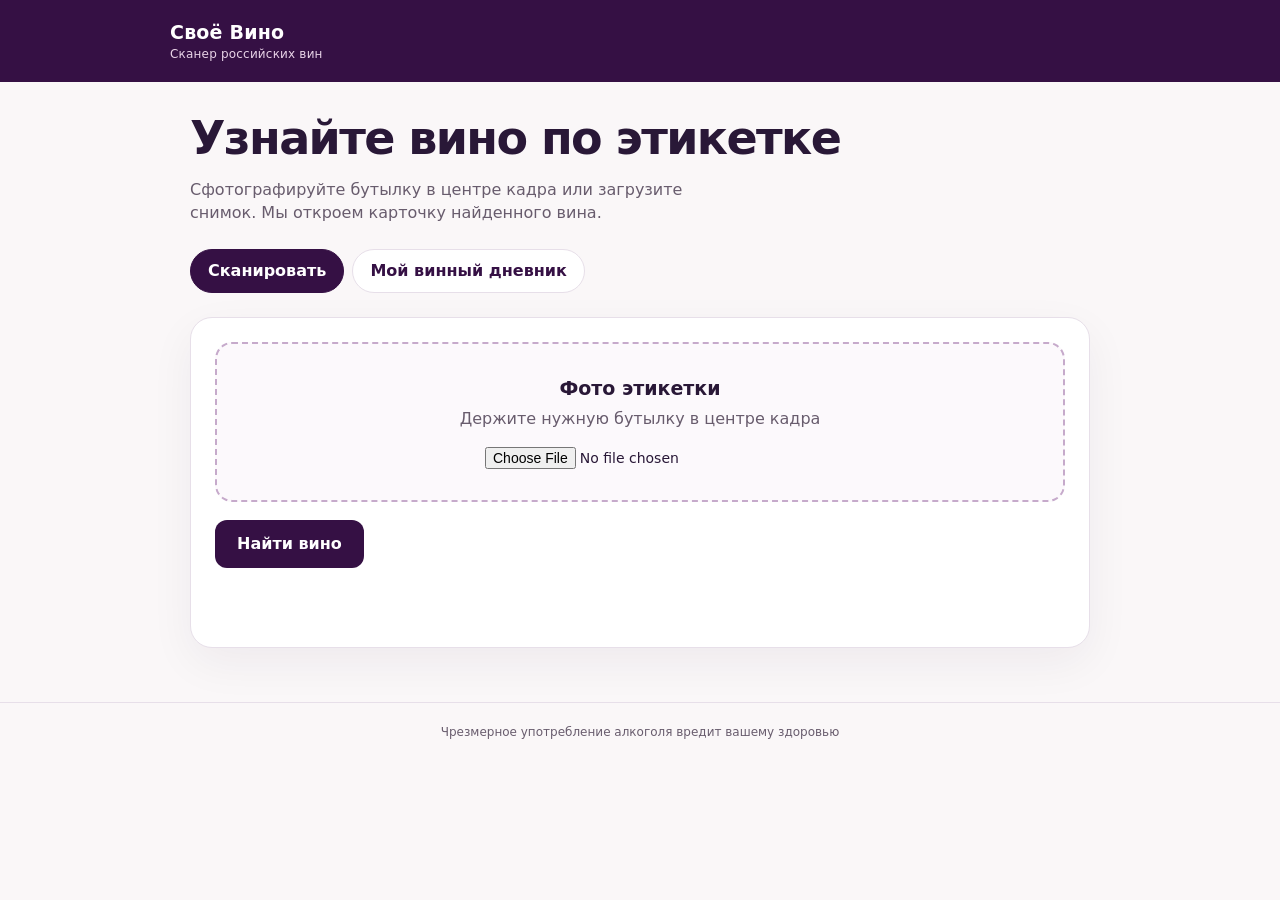
==== scanner/static/index.html @ b6b03bff "Serve evaluator API and mobile wine diary" ====
<!doctype html>
<html lang="ru">
<head>
  <meta charset="utf-8">
  <meta name="viewport" content="width=device-width, initial-scale=1">
  <meta name="theme-color" content="#351044">
  <title>Сканер | Своё Вино</title>
  <style>
    :root { color-scheme: light; --ink: #291837; --purple: #351044; --violet: #783a91;
      --rose: #e9d4e8; --paper: #faf7f8; --line: #e7dfe9; --muted: #685c6d; }
    * { box-sizing: border-box; }
    body { margin: 0; background: var(--paper); color: var(--ink);
      font: 16px/1.48 system-ui, -apple-system, "Segoe UI", sans-serif; }
    button, input, textarea { font: inherit; }
    button { cursor: pointer; }
    button:focus-visible, input:focus-visible, textarea:focus-visible { outline: 3px solid #bb7bc9; outline-offset: 2px; }
    header { background: var(--purple); color: #fff; padding: 18px max(20px, calc((100vw - 940px)/2)); }
    .brand { font-weight: 800; letter-spacing: .01em; font-size: 19px; }
    .brand small { display: block; font-weight: 500; font-size: 12px; color: #e9d4e8; }
    main { max-width: 940px; margin: 0 auto; padding: 24px 20px 54px; }
    h1 { font-size: clamp(30px, 5vw, 46px); line-height: 1.08; margin: 8px 0 14px; letter-spacing: -.035em; }
    h2 { margin: 0 0 14px; font-size: 26px; line-height: 1.18; }
    h3 { margin: 0 0 8px; font-size: 18px; }
    p { margin: 0 0 16px; }
    .lead { color: var(--muted); max-width: 53ch; }
    .tabs { display: flex; gap: 8px; margin: 24px 0; }
    .tab { border: 1px solid var(--line); border-radius: 999px; background: #fff;
      color: var(--purple); padding: 9px 17px; font-weight: 650; }
    .tab[aria-selected="true"] { background: var(--purple); border-color: var(--purple); color: #fff; }
    .panel { background: white; border: 1px solid var(--line); border-radius: 22px; padding: 24px;
      box-shadow: 0 15px 45px rgba(41,24,55,.055); }
    .upload { border: 2px dashed #c6aacb; border-radius: 17px; padding: 30px 22px;
      background: #fcf9fc; text-align: center; }
    .upload strong { display: block; font-size: 19px; margin-bottom: 5px; }
    .upload span { color: var(--muted); display: block; margin-bottom: 16px; }
    .upload input { width: 100%; max-width: 310px; font-size: 14px; }
    .primary { border: 0; border-radius: 12px; background: var(--purple); color: white;
      padding: 12px 22px; font-weight: 700; min-height: 46px; }
    .primary:hover { background: #562064; }
    .primary:disabled { opacity: .55; cursor: wait; }
    .secondary { border: 1px solid #bfa9c6; border-radius: 12px; background: white;
      color: var(--purple); padding: 11px 19px; font-weight: 650; min-height: 46px; }
    .actions { display: flex; flex-wrap: wrap; gap: 10px; margin-top: 18px; }
    .status { min-height: 25px; margin-top: 14px; color: var(--muted); }
    .status.error { color: #a42445; }
    .wine { display: grid; grid-template-columns: minmax(170px, 280px) 1fr; gap: 26px; align-items: start; }
    .bottle { min-height: 310px; background: #f6f1f5; border-radius: 17px; display: grid;
      place-items: center; padding: 15px; }
    .bottle img { max-width: 100%; max-height: 340px; object-fit: contain; }
    .eyebrow { color: var(--violet); font-size: 13px; font-weight: 750; text-transform: uppercase;
      letter-spacing: .09em; margin-bottom: 8px; }
    .facts { margin: 17px 0; display: grid; grid-template-columns: repeat(2, minmax(0,1fr)); gap: 10px; }
    .fact { background: #f7f2f7; border-radius: 10px; padding: 10px 12px; }
    .fact small { display: block; color: var(--muted); }
    .fact strong { font-weight: 650; }
    .description { max-width: 68ch; }
    .diary-form { border-top: 1px solid var(--line); margin-top: 22px; padding-top: 20px; }
    .diary-form label { display: block; font-weight: 650; margin-bottom: 8px; }
    .diary-form textarea { width: 100%; min-height: 74px; border: 1px solid #c9b8cf;
      border-radius: 10px; padding: 11px; resize: vertical; }
    .saved-list { display: grid; gap: 12px; }
    .saved-item { border: 1px solid var(--line); border-radius: 12px; padding: 16px; }
    .saved-item p { color: var(--muted); white-space: pre-wrap; margin: 7px 0; }
    .saved-item small { color: var(--muted); }
    .alternatives { display: grid; gap: 9px; margin-top: 16px; }
    .alternative { border: 1px solid var(--line); border-radius: 10px; padding: 11px 14px;
      background: #fff; text-align: left; color: var(--ink); }
    [hidden] { display: none !important; }
    footer { border-top: 1px solid var(--line); padding: 21px 20px; text-align: center;
      font-size: 12px; color: var(--muted); }
    @media (max-width: 640px) {
      main { padding: 20px 14px 38px; } .panel { padding: 18px; border-radius: 18px; }
      .wine { display: block; } .bottle { min-height: 250px; margin-bottom: 20px; }
      .bottle img { max-height: 275px; } .facts { grid-template-columns: 1fr 1fr; }
      .actions button { flex: 1 1 auto; }
    }
  </style>
</head>
<body>
  <header><div class="brand">Своё Вино<small>Сканер российских вин</small></div></header>
  <main>
    <h1>Узнайте вино по этикетке</h1>
    <p class="lead">Сфотографируйте бутылку в центре кадра или загрузите снимок. Мы откроем карточку найденного вина.</p>
    <div class="tabs" role="tablist" aria-label="Разделы">
      <button id="scan-tab" class="tab" role="tab" aria-selected="true" type="button">Сканировать</button>
      <button id="diary-tab" class="tab" role="tab" aria-selected="false" type="button">Мой винный дневник</button>
    </div>
    <section id="scan-section" role="tabpanel" aria-labelledby="scan-tab">
      <div class="panel" id="uploader">
        <form id="scan-form">
          <div class="upload">
            <strong>Фото этикетки</strong>
            <span>Держите нужную бутылку в центре кадра</span>
            <input id="image-input" name="image" type="file" accept="image/*" capture="environment" required aria-label="Выбрать фотографию вина">
          </div>
          <div class="actions"><button id="submit" class="primary" type="submit">Найти вино</button></div>
          <p id="status" class="status" role="status" aria-live="polite"></p>
        </form>
      </div>
      <article class="panel" id="result" hidden>
        <div class="wine">
          <div class="bottle"><img id="wine-image" alt="Эталонное фото найденного вина"></div>
          <div>
            <div class="eyebrow">Найдено в каталоге</div>
            <h2 id="wine-name"></h2>
            <p id="wine-winery"></p>
            <div class="facts" id="wine-facts"></div>
            <p id="wine-description" class="description"></p>
            <div class="actions">
              <button id="rescan" class="secondary" type="button">Другое фото</button>
              <button id="similar" class="secondary" type="button">Похожие вина</button>
            </div>
          </div>
        </div>
        <div id="similar-list" class="alternatives" hidden></div>
        <div class="diary-form">
          <h3>Сохранить впечатление</h3>
          <label for="diary-note">Что запомнилось в этом вине?</label>
          <textarea id="diary-note" maxlength="500" placeholder="Например: попробовать к ужину в выходные"></textarea>
          <div class="actions"><button id="save" class="primary" type="button">Сохранить в дневник</button></div>
          <p id="save-status" class="status" role="status" aria-live="polite"></p>
        </div>
      </article>
    </section>
    <section id="diary-section" role="tabpanel" aria-labelledby="diary-tab" hidden>
      <div class="panel"><h2>Мой винный дневник</h2>
        <p class="lead">Сохранённые вина и ваши заметки остаются в этом браузере.</p>
        <div id="saved-list" class="saved-list"></div>
      </div>
    </section>
  </main>
  <footer>Чрезмерное употребление алкоголя вредит вашему здоровью</footer>
  <script>
    const $ = id => document.getElementById(id);
    const diaryKey = 'svoe-vino-diary-v1';
    let current = null;
    let alternatives = [];

    function showTab(which) {
      const diary = which === 'diary';
      $('scan-section').hidden = diary;
      $('diary-section').hidden = !diary;
      $('scan-tab').setAttribute('aria-selected', String(!diary));
      $('diary-tab').setAttribute('aria-selected', String(diary));
      if (diary) renderDiary();
    }
    function setStatus(message, error = false) {
      $('status').textContent = message;
      $('status').classList.toggle('error', error);
    }
    function addFact(label, value) {
      if (!value) return;
      const box = document.createElement('div'); box.className = 'fact';
      const small = document.createElement('small'); small.textContent = label;
      const strong = document.createElement('strong'); strong.textContent = value;
      box.append(small, strong); $('wine-facts').append(box);
    }
    function showWine(card) {
      current = card;
      $('uploader').hidden = true; $('result').hidden = false;
      $('wine-name').textContent = card.name;
      $('wine-winery').textContent = card.winery;
      $('wine-description').textContent = card.description || 'Описание пока не добавлено.';
      $('wine-image').src = `/v1/wines/${encodeURIComponent(card.slug)}/image`;
      $('wine-facts').replaceChildren();
      addFact('Регион', card.region); addFact('Виноград', card.grape);
      addFact('Категория', card.category);
      $('similar-list').hidden = true; $('similar-list').replaceChildren();
      $('diary-note').value = ''; $('save-status').textContent = '';
    }
    $('scan-form').addEventListener('submit', async event => {
      event.preventDefault();
      const file = $('image-input').files[0];
      if (!file) return;
      $('submit').disabled = true; setStatus('Ищем вино…');
      try {
        const body = new FormData(); body.append('image', file);
        const response = await fetch('/v1/predict', { method: 'POST', body });
        if (!response.ok) throw new Error(`Не удалось обработать фото (${response.status})`);
        const prediction = await response.json();
        alternatives = prediction.alternatives || [];
        showWine(prediction.card);
        setStatus('');
      } catch (error) { setStatus(error.message || 'Ошибка поиска. Попробуйте другое фото.', true); }
      finally { $('submit').disabled = false; }
    });
    $('rescan').addEventListener('click', () => {
      $('result').hidden = true; $('uploader').hidden = false; $('image-input').value = '';
      $('image-input').focus();
    });
    $('similar').addEventListener('click', async () => {
      const list = $('similar-list');
      if (!list.hidden) { list.hidden = true; return; }
      list.replaceChildren();
      const unique = [...new Set(alternatives.map(item => item.slug))].filter(slug => slug !== current.slug).slice(0, 3);
      for (const slug of unique) {
        try {
          const response = await fetch(`/v1/wines/${encodeURIComponent(slug)}`);
          if (!response.ok) continue;
          const card = await response.json();
          const item = document.createElement('button'); item.type = 'button'; item.className = 'alternative';
          item.textContent = `${card.name} · ${card.winery}`;
          item.addEventListener('click', () => showWine(card));
          list.append(item);
        } catch (_) { /* A failed suggestion must not hide the recognized wine. */ }
      }
      if (!list.children.length) list.textContent = 'Похожие вина пока не найдены.';
      list.hidden = false;
    });
    function saved() {
      try { return JSON.parse(localStorage.getItem(diaryKey) || '{}'); }
      catch (_) { return {}; }
    }
    $('save').addEventListener('click', () => {
      if (!current) return;
      try {
        const entries = saved();
        entries[current.slug] = { card: current, note: $('diary-note').value.trim(),
          savedAt: new Date().toISOString() };
        localStorage.setItem(diaryKey, JSON.stringify(entries));
        $('save-status').textContent = 'Сохранено в ваш винный дневник.';
      } catch (_) { $('save-status').textContent = 'Не удалось сохранить в этом браузере.'; }
    });
    function renderDiary() {
      const list = $('saved-list'); list.replaceChildren();
      const entries = Object.values(saved()).sort((a, b) => b.savedAt.localeCompare(a.savedAt));
      if (!entries.length) { list.textContent = 'Здесь появятся вина, которые вы сохраните после сканирования.'; return; }
      for (const entry of entries) {
        const item = document.createElement('div'); item.className = 'saved-item';
        const title = document.createElement('h3'); title.textContent = entry.card.name;
        const byline = document.createElement('small'); byline.textContent = entry.card.winery;
        const note = document.createElement('p'); note.textContent = entry.note;
        const open = document.createElement('button'); open.type = 'button'; open.className = 'secondary';
        open.textContent = 'Открыть карточку';
        open.addEventListener('click', () => { showTab('scan'); showWine(entry.card); });
        item.append(title, byline, note, open); list.append(item);
      }
    }
    $('scan-tab').addEventListener('click', () => showTab('scan'));
    $('diary-tab').addEventListener('click', () => showTab('diary'));
  </script>
</body>
</html>
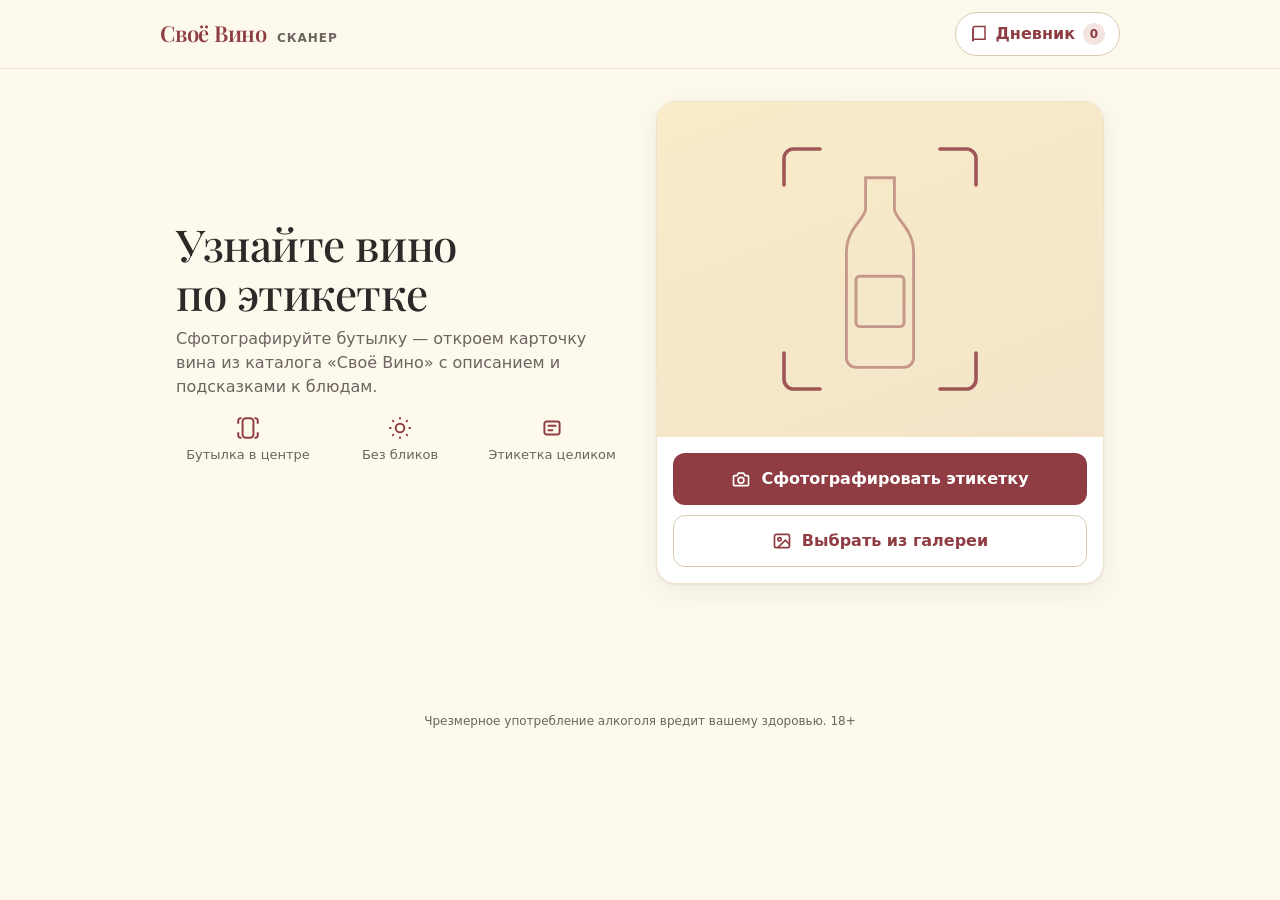
==== commit 5aaaf665: "Use seven verifier candidates and restyle the scanner page Seven candidates recover a wine ranked si" ====
--- a/scanner/static/index.html
+++ b/scanner/static/index.html
@@ -2,242 +2,524 @@
 <html lang="ru">
 <head>
   <meta charset="utf-8">
-  <meta name="viewport" content="width=device-width, initial-scale=1">
-  <meta name="theme-color" content="#351044">
+  <meta name="viewport" content="width=device-width, initial-scale=1, viewport-fit=cover">
+  <meta name="theme-color" content="#FDF9ED">
   <title>Сканер | Своё Вино</title>
+  <link rel="preconnect" href="https://fonts.googleapis.com">
+  <link rel="preconnect" href="https://fonts.gstatic.com" crossorigin>
+  <link href="https://fonts.googleapis.com/css2?family=Playfair+Display:wght@500;600&display=swap" rel="stylesheet">
   <style>
-    :root { color-scheme: light; --ink: #291837; --purple: #351044; --violet: #783a91;
-      --rose: #e9d4e8; --paper: #faf7f8; --line: #e7dfe9; --muted: #685c6d; }
+    /* Palette and type follow vino-svoe.ru: wine #8F3D42, cream #FDF9ED, ink #2C2A28, Playfair Display. */
+    :root {
+      color-scheme: light;
+      --wine: #8F3D42; --wine-dark: #74303A; --wine-soft: #F4E3E1;
+      --cream: #FDF9ED; --sand: #F8ECC9; --card: #FFFFFF;
+      --ink: #2C2A28; --muted: #6B645F; --line: #EDE3CF; --line-strong: #D9CBB0;
+      --ok: #3F6B45; --ok-soft: #E6F0E3; --warn: #8A5A12; --warn-soft: #FBEFD3;
+      --radius: 12px; --radius-lg: 20px;
+      --shadow: 0 1px 2px rgba(44,42,40,.05), 0 8px 28px rgba(44,42,40,.07);
+      --serif: "Playfair Display", Georgia, "Times New Roman", serif;
+      --sans: system-ui, -apple-system, "Segoe UI", Roboto, sans-serif;
+    }
     * { box-sizing: border-box; }
-    body { margin: 0; background: var(--paper); color: var(--ink);
-      font: 16px/1.48 system-ui, -apple-system, "Segoe UI", sans-serif; }
-    button, input, textarea { font: inherit; }
+    html { -webkit-text-size-adjust: 100%; }
+    body { margin: 0; background: var(--cream); color: var(--ink); font: 16px/1.5 var(--sans); }
+    button, input, textarea { font: inherit; color: inherit; }
     button { cursor: pointer; }
-    button:focus-visible, input:focus-visible, textarea:focus-visible { outline: 3px solid #bb7bc9; outline-offset: 2px; }
-    header { background: var(--purple); color: #fff; padding: 18px max(20px, calc((100vw - 940px)/2)); }
-    .brand { font-weight: 800; letter-spacing: .01em; font-size: 19px; }
-    .brand small { display: block; font-weight: 500; font-size: 12px; color: #e9d4e8; }
-    main { max-width: 940px; margin: 0 auto; padding: 24px 20px 54px; }
-    h1 { font-size: clamp(30px, 5vw, 46px); line-height: 1.08; margin: 8px 0 14px; letter-spacing: -.035em; }
-    h2 { margin: 0 0 14px; font-size: 26px; line-height: 1.18; }
-    h3 { margin: 0 0 8px; font-size: 18px; }
-    p { margin: 0 0 16px; }
-    .lead { color: var(--muted); max-width: 53ch; }
-    .tabs { display: flex; gap: 8px; margin: 24px 0; }
-    .tab { border: 1px solid var(--line); border-radius: 999px; background: #fff;
-      color: var(--purple); padding: 9px 17px; font-weight: 650; }
-    .tab[aria-selected="true"] { background: var(--purple); border-color: var(--purple); color: #fff; }
-    .panel { background: white; border: 1px solid var(--line); border-radius: 22px; padding: 24px;
-      box-shadow: 0 15px 45px rgba(41,24,55,.055); }
-    .upload { border: 2px dashed #c6aacb; border-radius: 17px; padding: 30px 22px;
-      background: #fcf9fc; text-align: center; }
-    .upload strong { display: block; font-size: 19px; margin-bottom: 5px; }
-    .upload span { color: var(--muted); display: block; margin-bottom: 16px; }
-    .upload input { width: 100%; max-width: 310px; font-size: 14px; }
-    .primary { border: 0; border-radius: 12px; background: var(--purple); color: white;
-      padding: 12px 22px; font-weight: 700; min-height: 46px; }
-    .primary:hover { background: #562064; }
-    .primary:disabled { opacity: .55; cursor: wait; }
-    .secondary { border: 1px solid #bfa9c6; border-radius: 12px; background: white;
-      color: var(--purple); padding: 11px 19px; font-weight: 650; min-height: 46px; }
-    .actions { display: flex; flex-wrap: wrap; gap: 10px; margin-top: 18px; }
-    .status { min-height: 25px; margin-top: 14px; color: var(--muted); }
-    .status.error { color: #a42445; }
-    .wine { display: grid; grid-template-columns: minmax(170px, 280px) 1fr; gap: 26px; align-items: start; }
-    .bottle { min-height: 310px; background: #f6f1f5; border-radius: 17px; display: grid;
-      place-items: center; padding: 15px; }
-    .bottle img { max-width: 100%; max-height: 340px; object-fit: contain; }
-    .eyebrow { color: var(--violet); font-size: 13px; font-weight: 750; text-transform: uppercase;
-      letter-spacing: .09em; margin-bottom: 8px; }
-    .facts { margin: 17px 0; display: grid; grid-template-columns: repeat(2, minmax(0,1fr)); gap: 10px; }
-    .fact { background: #f7f2f7; border-radius: 10px; padding: 10px 12px; }
-    .fact small { display: block; color: var(--muted); }
-    .fact strong { font-weight: 650; }
-    .description { max-width: 68ch; }
-    .diary-form { border-top: 1px solid var(--line); margin-top: 22px; padding-top: 20px; }
-    .diary-form label { display: block; font-weight: 650; margin-bottom: 8px; }
-    .diary-form textarea { width: 100%; min-height: 74px; border: 1px solid #c9b8cf;
-      border-radius: 10px; padding: 11px; resize: vertical; }
-    .saved-list { display: grid; gap: 12px; }
-    .saved-item { border: 1px solid var(--line); border-radius: 12px; padding: 16px; }
-    .saved-item p { color: var(--muted); white-space: pre-wrap; margin: 7px 0; }
-    .saved-item small { color: var(--muted); }
-    .alternatives { display: grid; gap: 9px; margin-top: 16px; }
-    .alternative { border: 1px solid var(--line); border-radius: 10px; padding: 11px 14px;
-      background: #fff; text-align: left; color: var(--ink); }
+    :focus-visible { outline: 3px solid rgba(143,61,66,.45); outline-offset: 2px; }
     [hidden] { display: none !important; }
-    footer { border-top: 1px solid var(--line); padding: 21px 20px; text-align: center;
-      font-size: 12px; color: var(--muted); }
-    @media (max-width: 640px) {
-      main { padding: 20px 14px 38px; } .panel { padding: 18px; border-radius: 18px; }
-      .wine { display: block; } .bottle { min-height: 250px; margin-bottom: 20px; }
-      .bottle img { max-height: 275px; } .facts { grid-template-columns: 1fr 1fr; }
-      .actions button { flex: 1 1 auto; }
-    }
+    .visually-hidden { position: absolute; width: 1px; height: 1px; overflow: hidden; clip: rect(0 0 0 0); white-space: nowrap; }
+
+    .topbar { position: sticky; top: 0; z-index: 10; display: flex; align-items: center; justify-content: space-between;
+      gap: 12px; padding: 12px max(16px, calc((100vw - 960px)/2)); background: rgba(253,249,237,.92);
+      backdrop-filter: saturate(1.4) blur(10px); border-bottom: 1px solid var(--line); }
+    .brand { display: flex; align-items: baseline; gap: 10px; text-decoration: none; color: var(--ink); background: none; border: 0; padding: 0; }
+    .brand-name { font: 600 22px/1 var(--serif); color: var(--wine); letter-spacing: -.01em; }
+    .brand-tag { font-size: 12px; font-weight: 600; color: var(--muted); text-transform: uppercase; letter-spacing: .08em; }
+    .diary-link { display: inline-flex; align-items: center; gap: 8px; min-height: 44px; padding: 0 14px;
+      border: 1px solid var(--line-strong); border-radius: 999px; background: var(--card); font-weight: 600; color: var(--wine); }
+    .diary-link[aria-current="page"] { background: var(--wine); border-color: var(--wine); color: #fff; }
+    .count { min-width: 22px; height: 22px; padding: 0 6px; border-radius: 999px; background: var(--wine-soft);
+      color: var(--wine); font-size: 12px; display: inline-grid; place-items: center; }
+    .diary-link[aria-current="page"] .count { background: rgba(255,255,255,.2); color: #fff; }
+
+    main { max-width: 960px; margin: 0 auto; padding: 20px 16px 110px; }
+    h1, h2, h3 { font-family: var(--serif); font-weight: 500; letter-spacing: -.01em; margin: 0; color: var(--ink); }
+    h1 { font-size: clamp(30px, 7vw, 44px); line-height: 1.1; }
+    h2 { font-size: clamp(26px, 5.5vw, 34px); line-height: 1.15; }
+    h3 { font-size: 21px; line-height: 1.25; margin-bottom: 10px; }
+    p { margin: 0; }
+    .lead { color: var(--muted); margin-top: 10px; max-width: 46ch; }
+    .card { background: var(--card); border: 1px solid var(--line); border-radius: var(--radius-lg); box-shadow: var(--shadow); }
+    .section { padding: 20px; }
+    .section + .section { border-top: 1px solid var(--line); }
+
+    .btn { display: inline-flex; align-items: center; justify-content: center; gap: 10px; min-height: 52px; padding: 0 22px;
+      border-radius: var(--radius); border: 1px solid transparent; font-weight: 650; text-decoration: none; transition: background .15s, border-color .15s; }
+    .btn-primary { background: var(--wine); color: #fff; }
+    .btn-primary:hover { background: var(--wine-dark); }
+    .btn-secondary { background: var(--card); border-color: var(--line-strong); color: var(--wine); }
+    .btn-secondary:hover { border-color: var(--wine); }
+    .btn-ghost { background: none; border: 0; color: var(--wine); padding: 0 6px; min-height: 44px; font-weight: 600; }
+    .btn svg { flex: none; }
+
+    /* Scan screen */
+    .intro { margin: 8px 0 20px; }
+    .capture { overflow: hidden; }
+    .viewfinder { position: relative; aspect-ratio: 4 / 3; background: linear-gradient(160deg, #F8ECC9 0%, #F3E4C9 100%);
+      display: grid; place-items: center; overflow: hidden; }
+    .viewfinder svg.frame { width: min(62%, 240px); height: auto; color: var(--wine); opacity: .85; }
+    .viewfinder img { position: absolute; inset: 0; width: 100%; height: 100%; object-fit: cover; }
+    .scanline { position: absolute; left: 8%; right: 8%; height: 3px; border-radius: 3px; top: 10%;
+      background: linear-gradient(90deg, transparent, #fff, transparent); box-shadow: 0 0 18px 4px rgba(255,255,255,.7);
+      animation: scan 1.6s ease-in-out infinite alternate; }
+    @keyframes scan { to { top: 88%; } }
+    .scan-veil { position: absolute; inset: 0; background: rgba(44,42,40,.28); }
+    .scan-label { position: absolute; left: 50%; bottom: 16px; transform: translateX(-50%); white-space: nowrap;
+      background: rgba(44,42,40,.78); color: #fff; font-size: 14px; font-weight: 600; padding: 8px 14px; border-radius: 999px; }
+    .capture-actions { display: grid; gap: 10px; padding: 16px; }
+    .capture-actions input { position: absolute; opacity: 0; width: 1px; height: 1px; }
+    .tips { list-style: none; display: grid; grid-template-columns: repeat(3, 1fr); gap: 8px; margin: 16px 0 0; padding: 0; }
+    .tips li { display: grid; justify-items: center; text-align: center; gap: 6px; font-size: 13px; line-height: 1.3; color: var(--muted); }
+    .tips svg { color: var(--wine); }
+    .status { margin: 14px 2px 0; color: var(--muted); }
+    .status:empty { display: none; }
+    .status.error { color: #9B2335; background: #FBE9EA; border-radius: var(--radius); padding: 12px 14px; }
+
+    /* Result */
+    .result-head { display: flex; align-items: center; justify-content: space-between; margin: -8px 0 8px; }
+    .wine-card { overflow: hidden; }
+    .wine-top { display: grid; gap: 0; }
+    .bottle { background: #fff; border-bottom: 1px solid var(--line); display: grid; place-items: center; padding: 20px; min-height: 280px; }
+    .bottle img { max-width: 100%; max-height: 320px; object-fit: contain; }
+    .wine-info { padding: 20px; }
+    .match { display: inline-flex; align-items: center; gap: 8px; font-size: 14px; font-weight: 650; padding: 6px 12px; border-radius: 999px;
+      background: var(--ok-soft); color: var(--ok); margin-bottom: 12px; }
+    .match.unsure { background: var(--warn-soft); color: var(--warn); }
+    .match .dot { width: 8px; height: 8px; border-radius: 50%; background: currentColor; }
+    .winery { color: var(--muted); font-weight: 600; margin-top: 6px; }
+    .facts { display: grid; grid-template-columns: 1fr 1fr; gap: 1px; background: var(--line); border: 1px solid var(--line);
+      border-radius: var(--radius); overflow: hidden; margin: 18px 0; }
+    .fact { background: var(--card); padding: 12px 14px; }
+    .fact.wide { grid-column: 1 / -1; }
+    .fact small { display: block; color: var(--muted); font-size: 13px; margin-bottom: 2px; }
+    .fact strong { font-weight: 600; }
+    .description p + p { margin-top: 10px; }
+    .description .label { font-weight: 650; }
+    .more { margin-top: 6px; }
+    .notice svg { flex: none; margin-top: 1px; }
+    .notice { display: flex; gap: 10px; align-items: flex-start; background: var(--warn-soft); color: #5E3E0E;
+      border-radius: var(--radius); padding: 12px 14px; margin: 0 0 14px; font-size: 15px; }
+
+    .alts { display: grid; grid-auto-flow: column; grid-auto-columns: 148px; gap: 10px; overflow-x: auto;
+      scroll-snap-type: x mandatory; padding: 2px 2px 8px; margin: 0 -2px; }
+    .alt { scroll-snap-align: start; display: grid; grid-template-rows: 120px auto; text-align: left; background: var(--card);
+      border: 1px solid var(--line); border-radius: var(--radius); padding: 0; overflow: hidden; }
+    .alt[aria-pressed="true"] { border-color: var(--wine); box-shadow: 0 0 0 2px var(--wine) inset; }
+    .alt .thumb { background: #fff; border-bottom: 1px solid var(--line); display: grid; place-items: center; }
+    .alt img { max-height: 108px; max-width: 90%; object-fit: contain; }
+    .alt .meta { padding: 8px 10px 10px; font-size: 13px; line-height: 1.3; }
+    .alt .meta strong { display: block; font-size: 14px; margin-bottom: 2px; }
+    .alt .meta span { color: var(--muted); }
+
+    .pairings { display: grid; gap: 8px; margin: 12px 0 16px; }
+    .pairing { display: grid; grid-template-columns: 36px 1fr; gap: 10px; align-items: start; background: var(--cream);
+      border-radius: var(--radius); padding: 12px; }
+    .pairing .icon { width: 36px; height: 36px; border-radius: 50%; background: var(--wine-soft); color: var(--wine);
+      display: grid; place-items: center; font-weight: 700; }
+    .pairing strong { display: block; }
+    .pairing span { color: var(--muted); font-size: 14px; }
+    .chips { display: flex; flex-wrap: wrap; gap: 8px; margin-top: 8px; }
+    .chip { min-height: 40px; padding: 0 14px; border-radius: 999px; border: 1px solid var(--line-strong); background: var(--card);
+      color: var(--ink); font-size: 15px; }
+    .chip[aria-pressed="true"] { background: var(--wine); border-color: var(--wine); color: #fff; }
+    .answer { margin-top: 12px; border-left: 3px solid var(--wine); background: var(--cream); border-radius: 0 var(--radius) var(--radius) 0;
+      padding: 12px 14px; }
+    .answer strong { color: var(--wine); }
+    .muted { color: var(--muted); }
+
+    .stars { display: flex; gap: 4px; margin: 6px 0 12px; }
+    .star { width: 44px; height: 44px; border: 0; background: none; padding: 6px; color: var(--line-strong); }
+    .star[aria-checked="true"], .star.on { color: #C9962B; }
+    textarea { width: 100%; min-height: 84px; border: 1px solid var(--line-strong); border-radius: var(--radius);
+      padding: 12px; resize: vertical; background: var(--card); }
+    .save-row { display: flex; align-items: center; gap: 12px; margin-top: 12px; flex-wrap: wrap; }
+    .saved-ok { color: var(--ok); font-weight: 600; }
+
+    .dock { position: fixed; left: 0; right: 0; bottom: 0; z-index: 9; padding: 12px 16px calc(12px + env(safe-area-inset-bottom));
+      background: linear-gradient(180deg, rgba(253,249,237,0) 0%, var(--cream) 30%); }
+    .dock .btn { width: 100%; max-width: 560px; margin: 0 auto; display: flex; box-shadow: var(--shadow); }
+
+    /* Diary */
+    .diary-list { display: grid; gap: 12px; margin-top: 18px; }
+    .entry { display: grid; grid-template-columns: 76px 1fr; gap: 14px; padding: 14px; }
+    .entry .thumb { background: #fff; border: 1px solid var(--line); border-radius: 10px; display: grid; place-items: center; height: 104px; }
+    .entry img { max-height: 96px; max-width: 90%; object-fit: contain; }
+    .entry h3 { font-size: 18px; margin: 0; }
+    .entry .note { margin: 6px 0; white-space: pre-wrap; }
+    .entry .row { display: flex; gap: 4px; flex-wrap: wrap; align-items: center; margin-top: 6px; }
+    .entry .mini-stars { color: #C9962B; letter-spacing: 1px; }
+    .empty { text-align: center; padding: 36px 20px; }
+    .empty p { color: var(--muted); margin: 8px auto 18px; max-width: 32ch; }
+
+    footer { text-align: center; font-size: 12px; color: var(--muted); padding: 18px 16px 90px; }
+
+    @media (min-width: 760px) {
+      main { padding-top: 32px; }
+      .scan-layout { display: grid; grid-template-columns: 1fr 1fr; gap: 32px; align-items: center; }
+      .intro { margin: 0; }
+      .wine-top { grid-template-columns: 300px 1fr; }
+      .bottle { min-height: 100%; }
+      .dock { display: none; }
+      footer { padding-bottom: 24px; }
+    }
+    @media (prefers-reduced-motion: reduce) { .scanline { animation: none; top: 50%; } * { transition: none !important; } }
   </style>
 </head>
 <body>
-  <header><div class="brand">Своё Вино<small>Сканер российских вин</small></div></header>
+  <header class="topbar">
+    <button class="brand" id="home-link" type="button" aria-label="Своё Вино — на главную сканера">
+      <span class="brand-name">Своё Вино</span><span class="brand-tag">Сканер</span>
+    </button>
+    <button class="diary-link" id="diary-tab" type="button" aria-controls="diary-section">
+      <svg width="18" height="18" viewBox="0 0 24 24" fill="none" stroke="currentColor" stroke-width="2" aria-hidden="true"><path d="M4 4.5A2.5 2.5 0 0 1 6.5 2H20v17H6.5A2.5 2.5 0 0 0 4 21.5z"/><path d="M4 21.5V4.5"/></svg>
+      Дневник <span class="count" id="diary-count">0</span>
+    </button>
+  </header>
+
   <main>
-    <h1>Узнайте вино по этикетке</h1>
-    <p class="lead">Сфотографируйте бутылку в центре кадра или загрузите снимок. Мы откроем карточку найденного вина.</p>
-    <div class="tabs" role="tablist" aria-label="Разделы">
-      <button id="scan-tab" class="tab" role="tab" aria-selected="true" type="button">Сканировать</button>
-      <button id="diary-tab" class="tab" role="tab" aria-selected="false" type="button">Мой винный дневник</button>
-    </div>
-    <section id="scan-section" role="tabpanel" aria-labelledby="scan-tab">
-      <div class="panel" id="uploader">
-        <form id="scan-form">
-          <div class="upload">
-            <strong>Фото этикетки</strong>
-            <span>Держите нужную бутылку в центре кадра</span>
-            <input id="image-input" name="image" type="file" accept="image/*" capture="environment" required aria-label="Выбрать фотографию вина">
+    <section id="scan-section" aria-label="Сканер">
+      <div id="uploader" class="scan-layout">
+        <div class="intro">
+          <h1>Узнайте вино по&nbsp;этикетке</h1>
+          <p class="lead">Сфотографируйте бутылку — откроем карточку вина из каталога «Своё Вино» с описанием и подсказками к блюдам.</p>
+          <ul class="tips" aria-label="Как снять">
+            <li><svg width="26" height="26" viewBox="0 0 24 24" fill="none" stroke="currentColor" stroke-width="1.8" aria-hidden="true"><rect x="7" y="3" width="10" height="18" rx="3"/><path d="M3 8V5a2 2 0 0 1 2-2h1M21 8V5a2 2 0 0 0-2-2h-1M3 16v3a2 2 0 0 0 2 2h1M21 16v3a2 2 0 0 1-2 2h-1"/></svg>Бутылка в&nbsp;центре</li>
+            <li><svg width="26" height="26" viewBox="0 0 24 24" fill="none" stroke="currentColor" stroke-width="1.8" aria-hidden="true"><circle cx="12" cy="12" r="4"/><path d="M12 2v2M12 20v2M4.9 4.9l1.4 1.4M17.7 17.7l1.4 1.4M2 12h2M20 12h2M4.9 19.1l1.4-1.4M17.7 6.3l1.4-1.4"/></svg>Без бликов</li>
+            <li><svg width="26" height="26" viewBox="0 0 24 24" fill="none" stroke="currentColor" stroke-width="1.8" aria-hidden="true"><rect x="5" y="6" width="14" height="12" rx="2"/><path d="M8 10h8M8 14h5"/></svg>Этикетка целиком</li>
+          </ul>
+        </div>
+        <form id="scan-form" class="card capture">
+          <div class="viewfinder" id="viewfinder">
+            <svg class="frame" id="frame-art" viewBox="0 0 200 240" fill="none" stroke="currentColor" stroke-width="3" aria-hidden="true">
+              <path d="M20 50V28a8 8 0 0 1 8-8h22M150 20h22a8 8 0 0 1 8 8v22M180 190v22a8 8 0 0 1-8 8h-22M50 220H28a8 8 0 0 1-8-8v-22" stroke-linecap="round"/>
+              <path d="M88 44h24v26c0 8 16 16 16 36v88a8 8 0 0 1-8 8H80a8 8 0 0 1-8-8v-88c0-20 16-28 16-36z" stroke-width="2.4" opacity=".55"/>
+              <rect x="80" y="126" width="40" height="42" rx="3" stroke-width="2.4" opacity=".55"/>
+            </svg>
+            <img id="preview" alt="Выбранное фото" hidden>
+            <div id="scanning" hidden><div class="scan-veil"></div><div class="scanline"></div><div class="scan-label">Сверяем с каталогом…</div></div>
           </div>
-          <div class="actions"><button id="submit" class="primary" type="submit">Найти вино</button></div>
-          <p id="status" class="status" role="status" aria-live="polite"></p>
+          <div class="capture-actions">
+            <label class="btn btn-primary" for="camera-input">
+              <svg width="20" height="20" viewBox="0 0 24 24" fill="none" stroke="currentColor" stroke-width="2" aria-hidden="true"><path d="M4 8h3l2-3h6l2 3h3a1 1 0 0 1 1 1v10a1 1 0 0 1-1 1H4a1 1 0 0 1-1-1V9a1 1 0 0 1 1-1z"/><circle cx="12" cy="13.5" r="3.5"/></svg>
+              Сфотографировать этикетку
+            </label>
+            <input id="camera-input" type="file" accept="image/*" capture="environment">
+            <label class="btn btn-secondary" for="image-input">
+              <svg width="20" height="20" viewBox="0 0 24 24" fill="none" stroke="currentColor" stroke-width="2" aria-hidden="true"><rect x="3" y="4" width="18" height="16" rx="2"/><circle cx="9" cy="10" r="2"/><path d="m21 16-5-5-9 9"/></svg>
+              Выбрать из галереи
+            </label>
+            <input id="image-input" name="image" type="file" accept="image/*">
+          </div>
         </form>
       </div>
-      <article class="panel" id="result" hidden>
-        <div class="wine">
-          <div class="bottle"><img id="wine-image" alt="Эталонное фото найденного вина"></div>
-          <div>
-            <div class="eyebrow">Найдено в каталоге</div>
-            <h2 id="wine-name"></h2>
-            <p id="wine-winery"></p>
-            <div class="facts" id="wine-facts"></div>
-            <p id="wine-description" class="description"></p>
-            <div class="actions">
-              <button id="rescan" class="secondary" type="button">Другое фото</button>
-              <button id="similar" class="secondary" type="button">Похожие вина</button>
+      <p id="status" class="status" role="status" aria-live="polite"></p>
+
+      <article id="result" hidden aria-labelledby="wine-name">
+        <div class="result-head">
+          <button id="rescan-top" class="btn-ghost" type="button">← Новое фото</button>
+        </div>
+        <div class="card wine-card">
+          <div class="wine-top">
+            <div class="bottle"><img id="wine-image" alt=""></div>
+            <div class="wine-info">
+              <div id="match" class="match"><span class="dot" aria-hidden="true"></span><span id="match-text"></span></div>
+              <h2 id="wine-name"></h2>
+              <p id="wine-winery" class="winery"></p>
+              <div class="facts" id="wine-facts"></div>
+              <div id="wine-description" class="description"></div>
             </div>
           </div>
-        </div>
-        <div id="similar-list" class="alternatives" hidden></div>
-        <div class="diary-form">
-          <h3>Сохранить впечатление</h3>
-          <label for="diary-note">Что запомнилось в этом вине?</label>
-          <textarea id="diary-note" maxlength="500" placeholder="Например: попробовать к ужину в выходные"></textarea>
-          <div class="actions"><button id="save" class="primary" type="button">Сохранить в дневник</button></div>
-          <p id="save-status" class="status" role="status" aria-live="polite"></p>
+
+          <section class="section" id="alts-section" aria-labelledby="alts-title" hidden>
+            <div id="unsure-note" class="notice" hidden>
+              <svg width="20" height="20" viewBox="0 0 24 24" fill="none" stroke="currentColor" stroke-width="2" aria-hidden="true"><circle cx="12" cy="12" r="9"/><path d="M12 8v5M12 16.5v.5"/></svg>
+              <span>Этикетки этой серии очень похожи. Если на бутылке другое название или сладость — выберите своё вино ниже.</span>
+            </div>
+            <h3 id="alts-title">Не то вино?</h3>
+            <div id="alts" class="alts"></div>
+          </section>
+
+          <section class="section" aria-labelledby="pairing-title">
+            <h3 id="pairing-title">С чем подать</h3>
+            <div id="pairing-suggestions" class="pairings"></div>
+            <p class="muted" id="dish-label">Что у вас к ужину?</p>
+            <div class="chips" id="dish-chips" role="group" aria-labelledby="dish-label"></div>
+            <p id="pairing-answer" class="answer" role="status" aria-live="polite" hidden></p>
+          </section>
+
+          <section class="section" aria-labelledby="diary-form-title">
+            <h3 id="diary-form-title">Моя оценка</h3>
+            <div class="stars" id="stars" role="radiogroup" aria-label="Оценка от 1 до 5"></div>
+            <label class="visually-hidden" for="diary-note">Заметка о вине</label>
+            <textarea id="diary-note" maxlength="500" placeholder="Что запомнилось? Например: взять ещё к шашлыку"></textarea>
+            <div class="save-row">
+              <button id="save" class="btn btn-primary" type="button">Сохранить в дневник</button>
+              <span id="save-status" role="status" aria-live="polite"></span>
+            </div>
+          </section>
         </div>
       </article>
     </section>
-    <section id="diary-section" role="tabpanel" aria-labelledby="diary-tab" hidden>
-      <div class="panel"><h2>Мой винный дневник</h2>
-        <p class="lead">Сохранённые вина и ваши заметки остаются в этом браузере.</p>
-        <div id="saved-list" class="saved-list"></div>
-      </div>
+
+    <section id="diary-section" aria-labelledby="diary-title" hidden>
+      <h1 id="diary-title">Мой винный дневник</h1>
+      <p class="lead">Вина, которые вы отсканировали и сохранили. Хранятся только в этом браузере.</p>
+      <div id="saved-list" class="diary-list"></div>
     </section>
   </main>
-  <footer>Чрезмерное употребление алкоголя вредит вашему здоровью</footer>
+
+  <div class="dock" id="dock" hidden>
+    <button id="rescan" class="btn btn-primary" type="button">
+      <svg width="20" height="20" viewBox="0 0 24 24" fill="none" stroke="currentColor" stroke-width="2" aria-hidden="true"><path d="M4 8h3l2-3h6l2 3h3a1 1 0 0 1 1 1v10a1 1 0 0 1-1 1H4a1 1 0 0 1-1-1V9a1 1 0 0 1 1-1z"/><circle cx="12" cy="13.5" r="3.5"/></svg>
+      Сканировать другое вино
+    </button>
+  </div>
+
+  <footer>Чрезмерное употребление алкоголя вредит вашему здоровью. 18+</footer>
+
   <script>
     const $ = id => document.getElementById(id);
     const diaryKey = 'svoe-vino-diary-v1';
-    let current = null;
-    let alternatives = [];
-
-    function showTab(which) {
+    const DISHES = [['fish', 'Рыба'], ['seafood', 'Морепродукты'], ['poultry', 'Птица'], ['red_meat', 'Красное мясо'],
+      ['vegetables', 'Овощи'], ['cheese', 'Сыр'], ['dessert', 'Десерт'], ['spicy', 'Острое']];
+    let current = null, recognized = null, rating = 0, previewUrl = null;
+    const cardCache = new Map();
+    const thumb = slug => `/v1/wines/${encodeURIComponent(slug)}/thumbnail`;
+
+    function el(tag, props = {}, ...children) {
+      const node = Object.assign(document.createElement(tag), props);
+      node.append(...children.filter(child => child !== null && child !== undefined));
+      return node;
+    }
+    function setStatus(message, error = false) {
+      $('status').textContent = message; $('status').classList.toggle('error', error && !!message);
+    }
+    function saved() { try { return JSON.parse(localStorage.getItem(diaryKey) || '{}'); } catch (_) { return {}; } }
+    function updateCount() { $('diary-count').textContent = Object.keys(saved()).length; }
+
+    function showScreen(which) {
       const diary = which === 'diary';
-      $('scan-section').hidden = diary;
-      $('diary-section').hidden = !diary;
-      $('scan-tab').setAttribute('aria-selected', String(!diary));
-      $('diary-tab').setAttribute('aria-selected', String(diary));
+      $('scan-section').hidden = diary; $('diary-section').hidden = !diary;
+      $('diary-tab').toggleAttribute('aria-current', diary); if (diary) $('diary-tab').setAttribute('aria-current', 'page');
+      $('dock').hidden = diary || $('result').hidden;
       if (diary) renderDiary();
-    }
-    function setStatus(message, error = false) {
-      $('status').textContent = message;
-      $('status').classList.toggle('error', error);
-    }
-    function addFact(label, value) {
-      if (!value) return;
-      const box = document.createElement('div'); box.className = 'fact';
-      const small = document.createElement('small'); small.textContent = label;
-      const strong = document.createElement('strong'); strong.textContent = value;
-      box.append(small, strong); $('wine-facts').append(box);
-    }
-    function showWine(card) {
+      window.scrollTo({ top: 0 });
+    }
+    function resetScan() {
+      $('result').hidden = true; $('uploader').hidden = false; $('dock').hidden = true;
+      $('preview').hidden = true; $('frame-art').hidden = false; $('scanning').hidden = true;
+      $('camera-input').value = ''; $('image-input').value = ''; setStatus('');
+      showScreen('scan');
+    }
+
+    async function getCard(slug) {
+      if (cardCache.has(slug)) return cardCache.get(slug);
+      const response = await fetch(`/v1/wines/${encodeURIComponent(slug)}`);
+      if (!response.ok) throw new Error('card');
+      const card = await response.json(); cardCache.set(slug, card); return card;
+    }
+
+    function renderFacts(card) {
+      const facts = $('wine-facts'); facts.replaceChildren();
+      const add = (label, value, wide = false) => value && facts.append(
+        el('div', { className: 'fact' + (wide ? ' wide' : '') }, el('small', { textContent: label }), el('strong', { textContent: value })));
+      add('Регион', card.region);
+      add('Категория и сладость', [card.category, card.sweetness].filter(Boolean).join(', '));
+      add('Цвет', card.color);
+      add('Сорта винограда', card.grape, true);
+      // Keep the two-column grid without an empty cell.
+      const narrow = [...facts.querySelectorAll('.fact:not(.wide)')];
+      if (narrow.length % 2) narrow.at(-1).classList.add('wide');
+    }
+    function renderDescription(text) {
+      const box = $('wine-description'); box.replaceChildren();
+      if (!text) { box.append(el('p', { className: 'muted', textContent: 'Описание пока не добавлено.' })); return; }
+      // Descriptions often end with "Сочетания: …"; show it as its own paragraph.
+      const [main, pairs] = text.split(/\s*Сочетания?:\s*/);
+      const body = el('p', { textContent: main.trim() });
+      box.append(body);
+      if (pairs) box.append(el('p', {}, el('span', { className: 'label', textContent: 'Сочетания: ' }), pairs.trim()));
+      if (main.length > 320) {
+        body.textContent = main.slice(0, 300).replace(/\s+\S*$/, '') + '…';
+        const more = el('button', { type: 'button', className: 'btn-ghost more', textContent: 'Читать полностью' });
+        more.addEventListener('click', () => { body.textContent = main.trim(); more.remove(); });
+        box.insertBefore(more, body.nextSibling);
+      }
+    }
+    function renderMatch(probability, isRecognized) {
+      const box = $('match');
+      if (!isRecognized) { box.className = 'match'; $('match-text').textContent = recognized ? 'Выбрано вами' : 'Из вашего дневника'; return; }
+      const unsure = probability < 0.7;
+      box.className = 'match' + (unsure ? ' unsure' : '');
+      $('match-text').textContent = unsure ? `Похоже на это вино · ${Math.round(probability * 100)}%`
+                                           : `Найдено в каталоге · совпадение ${Math.round(probability * 100)}%`;
+    }
+
+    function showWine(card, probability = null) {
       current = card;
-      $('uploader').hidden = true; $('result').hidden = false;
-      $('wine-name').textContent = card.name;
-      $('wine-winery').textContent = card.winery;
-      $('wine-description').textContent = card.description || 'Описание пока не добавлено.';
-      $('wine-image').src = `/v1/wines/${encodeURIComponent(card.slug)}/image`;
-      $('wine-facts').replaceChildren();
-      addFact('Регион', card.region); addFact('Виноград', card.grape);
-      addFact('Категория', card.category);
-      $('similar-list').hidden = true; $('similar-list').replaceChildren();
-      $('diary-note').value = ''; $('save-status').textContent = '';
-    }
-    $('scan-form').addEventListener('submit', async event => {
-      event.preventDefault();
-      const file = $('image-input').files[0];
+      $('uploader').hidden = true; $('result').hidden = false; $('dock').hidden = false; setStatus('');
+      $('wine-name').textContent = card.name; $('wine-winery').textContent = card.winery;
+      const image = $('wine-image'); image.alt = `Бутылка: ${card.name}`;
+      image.src = thumb(card.slug);
+      renderMatch(probability ?? 1, recognized && card.slug === recognized.slug);
+      renderFacts(card); renderDescription(card.description);
+      document.querySelectorAll('.alt').forEach(button => button.setAttribute('aria-pressed', String(button.dataset.slug === card.slug)));
+      $('pairing-answer').hidden = true; renderDishes(); loadPairings(card.slug);
+      const entry = saved()[card.slug];
+      rating = entry?.rating || 0; renderStars();
+      $('diary-note').value = entry?.note || ''; $('save-status').textContent = entry ? 'Уже в дневнике' : '';
+      $('save-status').className = entry ? 'saved-ok' : '';
+      window.scrollTo({ top: 0, behavior: 'smooth' });
+    }
+
+    async function renderAlternatives(prediction) {
+      const list = $('alts'); list.replaceChildren();
+      const others = (prediction.top5 || []).filter(item => item.slug !== prediction.slug).slice(0, 4);
+      $('alts-section').hidden = !others.length;
+      $('unsure-note').hidden = prediction.verdict !== 'check_alternatives';
+      const all = [{ slug: prediction.slug, probability: prediction.confidence, card: prediction.card }, ...others];
+      for (const item of all) {
+        const button = el('button', { type: 'button', className: 'alt' });
+        button.dataset.slug = item.slug; button.setAttribute('aria-pressed', String(item.slug === prediction.slug));
+        const img = el('img', { src: thumb(item.slug), alt: '', loading: 'lazy' });
+        const title = el('strong', { textContent: '…' }); const meta = el('span', { textContent: `${Math.round((item.probability || 0) * 100)}%` });
+        button.append(el('div', { className: 'thumb' }, img), el('div', { className: 'meta' }, title, meta));
+        list.append(button);
+        try {
+          const card = item.card || await getCard(item.slug);
+          title.textContent = card.name;
+          meta.textContent = [card.sweetness || card.category, `${Math.round((item.probability || 0) * 100)}%`].filter(Boolean).join(' · ');
+          button.setAttribute('aria-label', `${card.name}, ${card.winery}`);
+          button.addEventListener('click', () => showWine(card, item.probability));
+        } catch (_) { button.remove(); }
+      }
+    }
+
+    function renderDishes() {
+      const chips = $('dish-chips'); chips.replaceChildren();
+      for (const [value, label] of DISHES) {
+        const chip = el('button', { type: 'button', className: 'chip', textContent: label });
+        chip.setAttribute('aria-pressed', 'false');
+        chip.addEventListener('click', () => {
+          chips.querySelectorAll('.chip').forEach(other => other.setAttribute('aria-pressed', String(other === chip)));
+          loadPairings(current.slug, value);
+        });
+        chips.append(chip);
+      }
+    }
+    async function loadPairings(slug, dish = null) {
+      try {
+        const params = dish ? `?dish=${encodeURIComponent(dish)}` : '';
+        const response = await fetch(`/v1/wines/${encodeURIComponent(slug)}/pairings${params}`);
+        if (!response.ok) throw new Error('Не удалось получить подсказку.');
+        const data = await response.json();
+        if (!current || current.slug !== slug) return;
+        if (dish) {
+          const answer = data.selected, box = $('pairing-answer');
+          box.replaceChildren(el('strong', { textContent: `${answer.label}: ${answer.fit}. ` }), answer.reason);
+          box.hidden = false; return;
+        }
+        const list = $('pairing-suggestions'); list.replaceChildren();
+        for (const suggestion of data.suggestions) {
+          list.append(el('div', { className: 'pairing' },
+            el('span', { className: 'icon', textContent: suggestion.label.slice(0, 1), ariaHidden: 'true' }),
+            el('div', {}, el('strong', { textContent: suggestion.label }), el('span', { textContent: suggestion.reason }))));
+        }
+      } catch (error) {
+        if (!current || current.slug !== slug) return;
+        $('pairing-answer').textContent = error.message || 'Не удалось получить подсказку.'; $('pairing-answer').hidden = false;
+      }
+    }
+
+    function renderStars() {
+      const box = $('stars'); box.replaceChildren();
+      for (let value = 1; value <= 5; value++) {
+        const star = el('button', { type: 'button', className: 'star' + (value <= rating ? ' on' : '') });
+        star.setAttribute('role', 'radio'); star.setAttribute('aria-checked', String(value === rating));
+        star.setAttribute('aria-label', `${value} из 5`);
+        star.innerHTML = '<svg viewBox="0 0 24 24" width="32" height="32" fill="currentColor" aria-hidden="true"><path d="m12 2.8 2.8 5.9 6.4.8-4.7 4.4 1.2 6.4L12 17.2 6.3 20.3l1.2-6.4L2.8 9.5l6.4-.8z"/></svg>';
+        star.addEventListener('click', () => { rating = value; renderStars(); });
+        box.append(star);
+      }
+    }
+
+    async function scan(file) {
       if (!file) return;
-      $('submit').disabled = true; setStatus('Ищем вино…');
+      if (previewUrl) URL.revokeObjectURL(previewUrl);
+      previewUrl = URL.createObjectURL(file);
+      $('preview').src = previewUrl; $('preview').hidden = false; $('frame-art').hidden = true; $('scanning').hidden = false;
+      setStatus('');
       try {
         const body = new FormData(); body.append('image', file);
         const response = await fetch('/v1/predict', { method: 'POST', body });
-        if (!response.ok) throw new Error(`Не удалось обработать фото (${response.status})`);
+        if (!response.ok) throw new Error(response.status === 413 ? 'Фото больше 16 МБ. Попробуйте другое.' : 'Не удалось распознать фото. Попробуйте снять ещё раз.');
         const prediction = await response.json();
-        alternatives = prediction.alternatives || [];
-        showWine(prediction.card);
-        setStatus('');
-      } catch (error) { setStatus(error.message || 'Ошибка поиска. Попробуйте другое фото.', true); }
-      finally { $('submit').disabled = false; }
-    });
-    $('rescan').addEventListener('click', () => {
-      $('result').hidden = true; $('uploader').hidden = false; $('image-input').value = '';
-      $('image-input').focus();
-    });
-    $('similar').addEventListener('click', async () => {
-      const list = $('similar-list');
-      if (!list.hidden) { list.hidden = true; return; }
-      list.replaceChildren();
-      const unique = [...new Set(alternatives.map(item => item.slug))].filter(slug => slug !== current.slug).slice(0, 3);
-      for (const slug of unique) {
-        try {
-          const response = await fetch(`/v1/wines/${encodeURIComponent(slug)}`);
-          if (!response.ok) continue;
-          const card = await response.json();
-          const item = document.createElement('button'); item.type = 'button'; item.className = 'alternative';
-          item.textContent = `${card.name} · ${card.winery}`;
-          item.addEventListener('click', () => showWine(card));
-          list.append(item);
-        } catch (_) { /* A failed suggestion must not hide the recognized wine. */ }
-      }
-      if (!list.children.length) list.textContent = 'Похожие вина пока не найдены.';
-      list.hidden = false;
-    });
-    function saved() {
-      try { return JSON.parse(localStorage.getItem(diaryKey) || '{}'); }
-      catch (_) { return {}; }
-    }
+        recognized = prediction.card; cardCache.set(prediction.slug, prediction.card);
+        showWine(prediction.card, prediction.confidence);
+        renderAlternatives(prediction);
+      } catch (error) {
+        setStatus(error.message || 'Ошибка поиска. Попробуйте другое фото.', true);
+      } finally { $('scanning').hidden = true; }
+    }
+    $('camera-input').addEventListener('change', event => scan(event.target.files[0]));
+    $('image-input').addEventListener('change', event => scan(event.target.files[0]));
+    $('scan-form').addEventListener('submit', event => { event.preventDefault(); scan($('image-input').files[0]); });
+
     $('save').addEventListener('click', () => {
       if (!current) return;
       try {
         const entries = saved();
-        entries[current.slug] = { card: current, note: $('diary-note').value.trim(),
-          savedAt: new Date().toISOString() };
+        entries[current.slug] = { card: current, note: $('diary-note').value.trim(), rating, savedAt: new Date().toISOString() };
         localStorage.setItem(diaryKey, JSON.stringify(entries));
-        $('save-status').textContent = 'Сохранено в ваш винный дневник.';
-      } catch (_) { $('save-status').textContent = 'Не удалось сохранить в этом браузере.'; }
+        $('save-status').textContent = 'Сохранено ✓'; $('save-status').className = 'saved-ok'; updateCount();
+      } catch (_) { $('save-status').textContent = 'Не удалось сохранить в этом браузере.'; $('save-status').className = ''; }
     });
+
     function renderDiary() {
       const list = $('saved-list'); list.replaceChildren();
       const entries = Object.values(saved()).sort((a, b) => b.savedAt.localeCompare(a.savedAt));
-      if (!entries.length) { list.textContent = 'Здесь появятся вина, которые вы сохраните после сканирования.'; return; }
+      if (!entries.length) {
+        const start = el('button', { type: 'button', className: 'btn btn-primary', textContent: 'Отсканировать вино' });
+        start.addEventListener('click', resetScan);
+        list.append(el('div', { className: 'card empty' }, el('h3', { textContent: 'Пока пусто' }),
+          el('p', { textContent: 'Отсканируйте бутылку и сохраните впечатление — вина появятся здесь.' }), start));
+        return;
+      }
       for (const entry of entries) {
-        const item = document.createElement('div'); item.className = 'saved-item';
-        const title = document.createElement('h3'); title.textContent = entry.card.name;
-        const byline = document.createElement('small'); byline.textContent = entry.card.winery;
-        const note = document.createElement('p'); note.textContent = entry.note;
-        const open = document.createElement('button'); open.type = 'button'; open.className = 'secondary';
-        open.textContent = 'Открыть карточку';
-        open.addEventListener('click', () => { showTab('scan'); showWine(entry.card); });
-        item.append(title, byline, note, open); list.append(item);
-      }
-    }
-    $('scan-tab').addEventListener('click', () => showTab('scan'));
-    $('diary-tab').addEventListener('click', () => showTab('diary'));
+        const open = el('button', { type: 'button', className: 'btn-ghost', textContent: 'Открыть' });
+        open.addEventListener('click', () => { recognized = null; showScreen('scan'); $('alts-section').hidden = true; showWine(entry.card); });
+        const remove = el('button', { type: 'button', className: 'btn-ghost', textContent: 'Удалить' });
+        remove.addEventListener('click', () => {
+          const all = saved(); delete all[entry.card.slug];
+          try { localStorage.setItem(diaryKey, JSON.stringify(all)); } catch (_) { /* keep the list as is */ }
+          updateCount(); renderDiary();
+        });
+        const stars = entry.rating ? el('span', { className: 'mini-stars', textContent: '★'.repeat(entry.rating) + '☆'.repeat(5 - entry.rating), ariaLabel: `Оценка ${entry.rating} из 5` }) : null;
+        const date = new Date(entry.savedAt).toLocaleDateString('ru-RU', { day: 'numeric', month: 'long' });
+        list.append(el('article', { className: 'card entry' },
+          el('div', { className: 'thumb' }, el('img', { src: thumb(entry.card.slug), alt: '', loading: 'lazy' })),
+          el('div', {}, el('h3', { textContent: entry.card.name }), el('p', { className: 'muted', textContent: `${entry.card.winery} · ${date}` }),
+            stars, entry.note ? el('p', { className: 'note', textContent: entry.note }) : null,
+            el('div', { className: 'row' }, open, remove))));
+      }
+    }
+
+    $('rescan').addEventListener('click', resetScan);
+    $('rescan-top').addEventListener('click', resetScan);
+    $('home-link').addEventListener('click', resetScan);
+    $('diary-tab').addEventListener('click', () => showScreen($('diary-section').hidden ? 'diary' : 'scan'));
+    updateCount();
   </script>
 </body>
 </html>
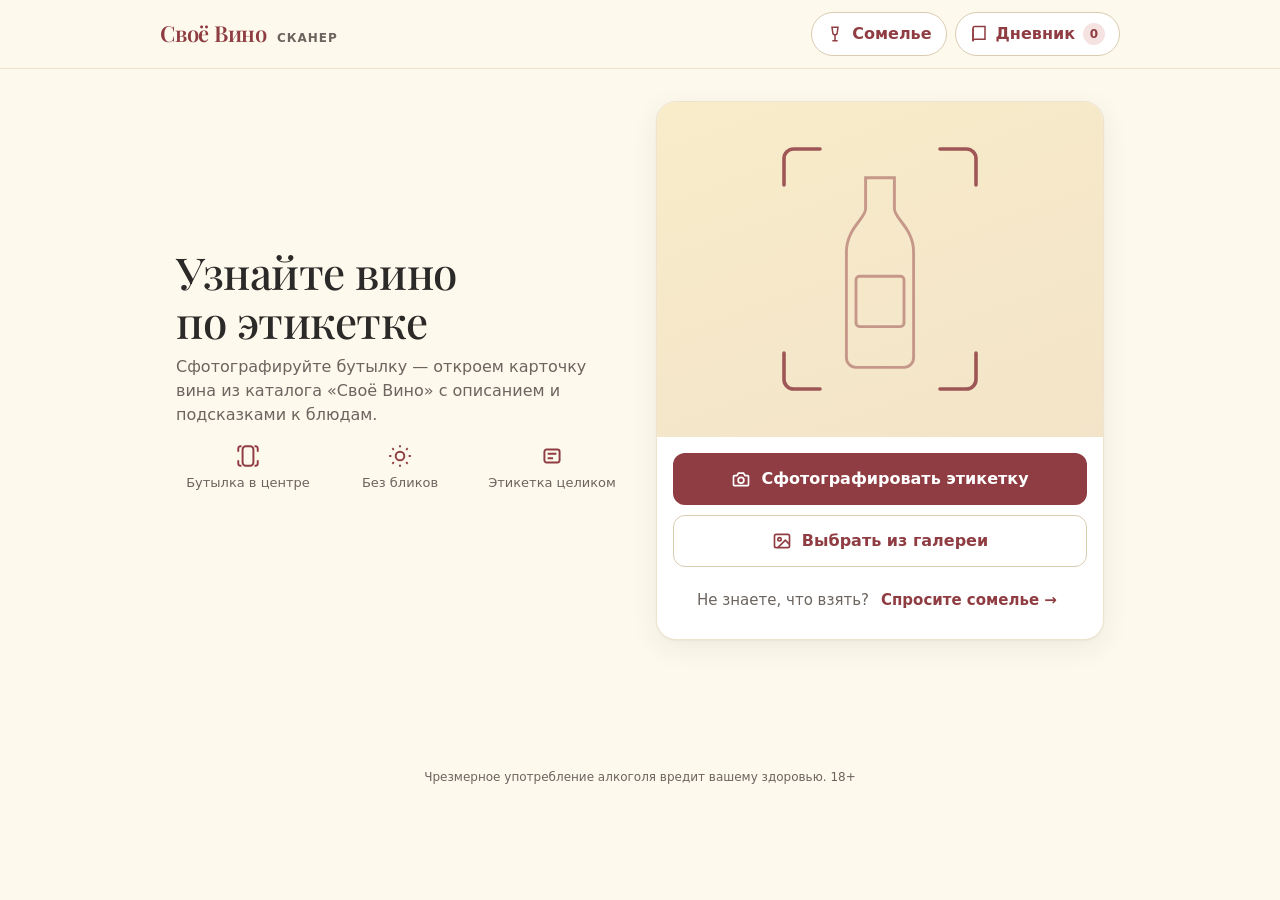
==== commit 0e553260: "Add analogues from other wineries and a question-driven sommelier Both features run offline on catal" ====
--- a/scanner/static/index.html
+++ b/scanner/static/index.html
@@ -162,6 +162,24 @@
     .empty { text-align: center; padding: 36px 20px; }
     .empty p { color: var(--muted); margin: 8px auto 18px; max-width: 32ch; }
 
+    .nav { display: flex; gap: 8px; }
+    .analogs { grid-auto-columns: 172px; }
+    .alt .why { display: block; margin-top: 6px; color: var(--ok); font-size: 12px; line-height: 1.35; }
+    .ask-somm { margin: 2px 0 0; display: flex; flex-wrap: wrap; align-items: center; justify-content: center; gap: 0 6px; color: var(--muted); font-size: 15px; }
+    .somm-cta { margin-top: 16px; width: 100%; }
+    .chat { display: grid; gap: 10px; margin-top: 18px; }
+    .bubble { max-width: 88%; padding: 12px 14px; border-radius: 18px 18px 18px 6px; background: var(--card);
+      border: 1px solid var(--line); box-shadow: var(--shadow); }
+    .bubble.me { justify-self: end; background: var(--wine); color: #fff; border: 0; border-radius: 18px 18px 6px 18px; box-shadow: none; }
+    #answers { margin: 14px 0 4px; }
+    .picks { display: grid; gap: 12px; margin-top: 14px; }
+    .pick { display: grid; grid-template-columns: 84px 1fr; gap: 14px; padding: 14px; text-align: left; color: var(--ink); width: 100%; }
+    .pick .thumb { background: #fff; border: 1px solid var(--line); border-radius: 10px; display: grid; place-items: center; height: 116px; }
+    .pick img { max-height: 106px; max-width: 90%; object-fit: contain; }
+    .pick h3 { font-size: 18px; margin: 0 0 2px; }
+    .tags { display: flex; flex-wrap: wrap; gap: 6px; margin-top: 8px; }
+    .tag { font-size: 12px; line-height: 1.3; background: var(--ok-soft); color: var(--ok); border-radius: 999px; padding: 4px 10px; }
+    @media (max-width: 420px) { .brand-tag, .nav-label { display: none; } .diary-link { padding: 0 12px; } }
     footer { text-align: center; font-size: 12px; color: var(--muted); padding: 18px 16px 90px; }
 
     @media (min-width: 760px) {
@@ -181,10 +199,16 @@
     <button class="brand" id="home-link" type="button" aria-label="Своё Вино — на главную сканера">
       <span class="brand-name">Своё Вино</span><span class="brand-tag">Сканер</span>
     </button>
-    <button class="diary-link" id="diary-tab" type="button" aria-controls="diary-section">
-      <svg width="18" height="18" viewBox="0 0 24 24" fill="none" stroke="currentColor" stroke-width="2" aria-hidden="true"><path d="M4 4.5A2.5 2.5 0 0 1 6.5 2H20v17H6.5A2.5 2.5 0 0 0 4 21.5z"/><path d="M4 21.5V4.5"/></svg>
-      Дневник <span class="count" id="diary-count">0</span>
-    </button>
+    <nav class="nav" aria-label="Разделы">
+      <button class="diary-link" id="somm-tab" type="button" aria-controls="somm-section">
+        <svg width="18" height="18" viewBox="0 0 24 24" fill="none" stroke="currentColor" stroke-width="2" aria-hidden="true"><path d="M8 3h8l-1 7a3 3 0 0 1-6 0z"/><path d="M12 13v7M8.5 21h7"/></svg>
+        Сомелье
+      </button>
+      <button class="diary-link" id="diary-tab" type="button" aria-controls="diary-section" aria-label="Дневник">
+        <svg width="18" height="18" viewBox="0 0 24 24" fill="none" stroke="currentColor" stroke-width="2" aria-hidden="true"><path d="M4 4.5A2.5 2.5 0 0 1 6.5 2H20v17H6.5A2.5 2.5 0 0 0 4 21.5z"/><path d="M4 21.5V4.5"/></svg>
+        <span class="nav-label">Дневник</span> <span class="count" id="diary-count">0</span>
+      </button>
+    </nav>
   </header>
 
   <main>
@@ -220,6 +244,7 @@
               Выбрать из галереи
             </label>
             <input id="image-input" name="image" type="file" accept="image/*">
+            <p class="ask-somm">Не знаете, что взять? <button id="somm-intro" class="btn-ghost" type="button">Спросите сомелье →</button></p>
           </div>
         </form>
       </div>
@@ -250,12 +275,19 @@
             <div id="alts" class="alts"></div>
           </section>
 
+          <section class="section" id="analog-section" aria-labelledby="analog-title" hidden>
+            <h3 id="analog-title">Похожие вина других виноделен</h3>
+            <p class="muted" id="analog-lead">Тот же стиль — чтобы сравнить или найти замену на полке.</p>
+            <div id="analogs" class="alts analogs"></div>
+          </section>
+
           <section class="section" aria-labelledby="pairing-title">
             <h3 id="pairing-title">С чем подать</h3>
             <div id="pairing-suggestions" class="pairings"></div>
             <p class="muted" id="dish-label">Что у вас к ужину?</p>
             <div class="chips" id="dish-chips" role="group" aria-labelledby="dish-label"></div>
             <p id="pairing-answer" class="answer" role="status" aria-live="polite" hidden></p>
+            <button id="somm-from-wine" class="btn btn-secondary somm-cta" type="button">Подобрать к ужину вино в похожем стиле</button>
           </section>
 
           <section class="section" aria-labelledby="diary-form-title">
@@ -272,6 +304,18 @@
       </article>
     </section>
 
+    <section id="somm-section" aria-labelledby="somm-title" hidden>
+      <h1 id="somm-title">Цифровой сомелье</h1>
+      <p class="lead">Три вопроса — и подборка вин из каталога «Своё Вино» с объяснением, почему они подходят.</p>
+      <div class="chat" id="chat" aria-live="polite"></div>
+      <div class="chips" id="answers" role="group" aria-label="Варианты ответа"></div>
+      <div class="picks" id="picks"></div>
+      <div class="save-row" id="somm-actions" hidden>
+        <button id="somm-more" class="btn btn-secondary" type="button">Ещё варианты</button>
+        <button id="somm-restart" class="btn-ghost" type="button">Начать заново</button>
+      </div>
+    </section>
+
     <section id="diary-section" aria-labelledby="diary-title" hidden>
       <h1 id="diary-title">Мой винный дневник</h1>
       <p class="lead">Вина, которые вы отсканировали и сохранили. Хранятся только в этом браузере.</p>
@@ -293,7 +337,7 @@
     const diaryKey = 'svoe-vino-diary-v1';
     const DISHES = [['fish', 'Рыба'], ['seafood', 'Морепродукты'], ['poultry', 'Птица'], ['red_meat', 'Красное мясо'],
       ['vegetables', 'Овощи'], ['cheese', 'Сыр'], ['dessert', 'Десерт'], ['spicy', 'Острое']];
-    let current = null, recognized = null, rating = 0, previewUrl = null;
+    let current = null, recognized = null, rating = 0, previewUrl = null, lastVerdict = null;
     const cardCache = new Map();
     const thumb = slug => `/v1/wines/${encodeURIComponent(slug)}/thumbnail`;
 
@@ -309,11 +353,12 @@
     function updateCount() { $('diary-count').textContent = Object.keys(saved()).length; }
 
     function showScreen(which) {
-      const diary = which === 'diary';
-      $('scan-section').hidden = diary; $('diary-section').hidden = !diary;
-      $('diary-tab').toggleAttribute('aria-current', diary); if (diary) $('diary-tab').setAttribute('aria-current', 'page');
-      $('dock').hidden = diary || $('result').hidden;
-      if (diary) renderDiary();
+      for (const [name, id] of [['scan', 'scan-section'], ['diary', 'diary-section'], ['somm', 'somm-section']]) $(id).hidden = name !== which;
+      for (const [name, id] of [['diary', 'diary-tab'], ['somm', 'somm-tab']]) {
+        if (name === which) $(id).setAttribute('aria-current', 'page'); else $(id).removeAttribute('aria-current');
+      }
+      $('dock').hidden = which !== 'scan' || $('result').hidden;
+      if (which === 'diary') renderDiary();
       window.scrollTo({ top: 0 });
     }
     function resetScan() {
@@ -357,25 +402,27 @@
         box.insertBefore(more, body.nextSibling);
       }
     }
-    function renderMatch(probability, isRecognized) {
+    const SOURCE_LABELS = { alt: 'Выбрано вами', analog: 'Похожее вино другой винодельни', sommelier: 'Совет сомелье', diary: 'Из вашего дневника' };
+    function renderMatch(probability, source) {
       const box = $('match');
-      if (!isRecognized) { box.className = 'match'; $('match-text').textContent = recognized ? 'Выбрано вами' : 'Из вашего дневника'; return; }
+      if (source !== 'scan') { box.className = 'match'; $('match-text').textContent = SOURCE_LABELS[source]; return; }
       const unsure = probability < 0.7;
       box.className = 'match' + (unsure ? ' unsure' : '');
       $('match-text').textContent = unsure ? `Похоже на это вино · ${Math.round(probability * 100)}%`
                                            : `Найдено в каталоге · совпадение ${Math.round(probability * 100)}%`;
     }
 
-    function showWine(card, probability = null) {
+    function showWine(card, probability = null, source = 'scan') {
       current = card;
+      if (source !== 'scan' && source !== 'alt') $('alts-section').hidden = true;
       $('uploader').hidden = true; $('result').hidden = false; $('dock').hidden = false; setStatus('');
       $('wine-name').textContent = card.name; $('wine-winery').textContent = card.winery;
       const image = $('wine-image'); image.alt = `Бутылка: ${card.name}`;
       image.src = thumb(card.slug);
-      renderMatch(probability ?? 1, recognized && card.slug === recognized.slug);
+      renderMatch(probability ?? 1, source === 'scan' && recognized && card.slug !== recognized.slug ? 'alt' : source);
       renderFacts(card); renderDescription(card.description);
       document.querySelectorAll('.alt').forEach(button => button.setAttribute('aria-pressed', String(button.dataset.slug === card.slug)));
-      $('pairing-answer').hidden = true; renderDishes(); loadPairings(card.slug);
+      $('pairing-answer').hidden = true; renderDishes(); loadPairings(card.slug); loadAnalogues(card.slug);
       const entry = saved()[card.slug];
       rating = entry?.rating || 0; renderStars();
       $('diary-note').value = entry?.note || ''; $('save-status').textContent = entry ? 'Уже в дневнике' : '';
@@ -401,9 +448,87 @@
           title.textContent = card.name;
           meta.textContent = [card.sweetness || card.category, `${Math.round((item.probability || 0) * 100)}%`].filter(Boolean).join(' · ');
           button.setAttribute('aria-label', `${card.name}, ${card.winery}`);
-          button.addEventListener('click', () => showWine(card, item.probability));
+          button.addEventListener('click', () => showWine(card, item.probability, 'alt'));
         } catch (_) { button.remove(); }
       }
+    }
+
+    async function loadAnalogues(slug) {
+      const list = $('analogs'); list.replaceChildren(); $('analog-section').hidden = true;
+      const unsure = recognized && recognized.slug === slug && lastVerdict === 'check_alternatives';
+      $('analog-title').textContent = unsure ? 'Если вашего вина нет в каталоге — похожие по стилю' : 'Похожие вина других виноделен';
+      try {
+        const response = await fetch(`/v1/wines/${encodeURIComponent(slug)}/analogues?limit=4`);
+        if (!response.ok) return;
+        const data = await response.json();
+        if (!current || current.slug !== slug || !data.analogues.length) return;
+        for (const item of data.analogues) {
+          const button = el('button', { type: 'button', className: 'alt', ariaLabel: `${item.card.name}, ${item.card.winery}` });
+          button.append(el('div', { className: 'thumb' }, el('img', { src: thumb(item.slug), alt: '', loading: 'lazy' })),
+            el('div', { className: 'meta' }, el('strong', { textContent: item.card.name }), el('span', { textContent: item.card.winery }),
+              ...item.reasons.slice(0, 2).map(reason => el('span', { className: 'why', textContent: reason }))));
+          button.addEventListener('click', () => { cardCache.set(item.slug, item.card); showWine(item.card, null, 'analog'); });
+          list.append(button);
+        }
+        $('analog-section').hidden = false;
+      } catch (_) { /* Analogues are optional; the recognized wine stays visible. */ }
+    }
+
+    const QUESTIONS = [
+      { key: 'dish', text: 'К чему выбираем вино?', options: [...DISHES, [null, 'Без еды']] },
+      { key: 'color', text: 'Какое вино вам ближе?', options: [['red', 'Красное'], ['white', 'Белое'], ['rose', 'Розовое'], ['sparkling', 'Игристое'], [null, 'Не важно']] },
+      { key: 'sweetness', text: 'А по сладости?', options: [['dry', 'Сухое'], ['semi', 'Полусухое или полусладкое'], ['sweet', 'Сладкое'], [null, 'Не важно']] },
+    ];
+    const somm = { answers: {}, like: null, offset: 0 };
+    function bubble(text, me = false) { $('chat').append(el('div', { className: 'bubble' + (me ? ' me' : ''), textContent: text })); }
+    function startSommelier(likeCard = null) {
+      Object.assign(somm, { answers: {}, like: likeCard ? likeCard.slug : null, offset: 0 });
+      $('chat').replaceChildren(); $('picks').replaceChildren(); $('somm-actions').hidden = true;
+      showScreen('somm');
+      bubble(likeCard ? `Подберу вино в стиле «${likeCard.name}». Три коротких вопроса.` : 'Здравствуйте! Подберу вино из каталога за три вопроса.');
+      ask(0);
+    }
+    function ask(index) {
+      const question = QUESTIONS[index]; bubble(question.text);
+      const answers = $('answers'); answers.replaceChildren();
+      for (const [value, label] of question.options) {
+        const chip = el('button', { type: 'button', className: 'chip', textContent: label });
+        chip.addEventListener('click', () => {
+          answers.replaceChildren(); bubble(label, true); somm.answers[question.key] = value;
+          if (index + 1 < QUESTIONS.length) ask(index + 1); else { somm.offset = 0; fetchPicks(true); }
+        });
+        answers.append(chip);
+      }
+      if (index) answers.scrollIntoView({ behavior: 'smooth', block: 'nearest' });
+    }
+    async function fetchPicks(first) {
+      const params = new URLSearchParams({ offset: somm.offset });
+      for (const [key, value] of Object.entries(somm.answers)) if (value) params.set(key, value);
+      if (somm.like) params.set('like', somm.like);
+      try {
+        const response = await fetch(`/v1/sommelier?${params}`);
+        if (!response.ok) throw new Error();
+        const data = await response.json();
+        if (first) bubble(data.total ? `Нашёл ${data.total} ${plural(data.total, 'вино', 'вина', 'вин')} разных виноделен. Вот лучшие:` :
+                                      'Под такие ответы в каталоге ничего не нашлось. Попробуйте ответить «Не важно» на один из вопросов.');
+        const list = $('picks'); list.replaceChildren();
+        for (const item of data.picks) {
+          const button = el('button', { type: 'button', className: 'card pick' });
+          button.append(el('div', { className: 'thumb' }, el('img', { src: thumb(item.slug), alt: '', loading: 'lazy' })),
+            el('div', {}, el('h3', { textContent: item.card.name }),
+              el('p', { className: 'muted', textContent: [item.card.winery, item.card.category, item.card.region].filter(Boolean).join(' · ') }),
+              el('div', { className: 'tags' }, ...item.reasons.map(reason => el('span', { className: 'tag', textContent: reason })))));
+          button.addEventListener('click', () => { cardCache.set(item.slug, item.card); showScreen('scan'); showWine(item.card, null, 'sommelier'); });
+          list.append(button);
+        }
+        $('somm-actions').hidden = !data.total;
+        $('somm-more').hidden = somm.offset + data.picks.length >= data.total;
+        if (!first) list.scrollIntoView({ behavior: 'smooth', block: 'start' });
+      } catch (_) { bubble('Не удалось получить подборку. Попробуйте ещё раз.'); }
+    }
+    function plural(n, one, few, many) {
+      const mod10 = n % 10, mod100 = n % 100;
+      return mod10 === 1 && mod100 !== 11 ? one : mod10 >= 2 && mod10 <= 4 && (mod100 < 12 || mod100 > 14) ? few : many;
     }
 
     function renderDishes() {
@@ -465,7 +590,7 @@
         const response = await fetch('/v1/predict', { method: 'POST', body });
         if (!response.ok) throw new Error(response.status === 413 ? 'Фото больше 16 МБ. Попробуйте другое.' : 'Не удалось распознать фото. Попробуйте снять ещё раз.');
         const prediction = await response.json();
-        recognized = prediction.card; cardCache.set(prediction.slug, prediction.card);
+        recognized = prediction.card; lastVerdict = prediction.verdict; cardCache.set(prediction.slug, prediction.card);
         showWine(prediction.card, prediction.confidence);
         renderAlternatives(prediction);
       } catch (error) {
@@ -498,7 +623,7 @@
       }
       for (const entry of entries) {
         const open = el('button', { type: 'button', className: 'btn-ghost', textContent: 'Открыть' });
-        open.addEventListener('click', () => { recognized = null; showScreen('scan'); $('alts-section').hidden = true; showWine(entry.card); });
+        open.addEventListener('click', () => { showScreen('scan'); showWine(entry.card, null, 'diary'); });
         const remove = el('button', { type: 'button', className: 'btn-ghost', textContent: 'Удалить' });
         remove.addEventListener('click', () => {
           const all = saved(); delete all[entry.card.slug];
@@ -519,6 +644,11 @@
     $('rescan-top').addEventListener('click', resetScan);
     $('home-link').addEventListener('click', resetScan);
     $('diary-tab').addEventListener('click', () => showScreen($('diary-section').hidden ? 'diary' : 'scan'));
+    $('somm-tab').addEventListener('click', () => $('somm-section').hidden ? startSommelier() : showScreen('scan'));
+    $('somm-intro').addEventListener('click', () => startSommelier());
+    $('somm-from-wine').addEventListener('click', () => current && startSommelier(current));
+    $('somm-restart').addEventListener('click', () => startSommelier(somm.like ? cardCache.get(somm.like) || null : null));
+    $('somm-more').addEventListener('click', () => { somm.offset += 3; fetchPicks(false); });
     updateCount();
   </script>
 </body>
